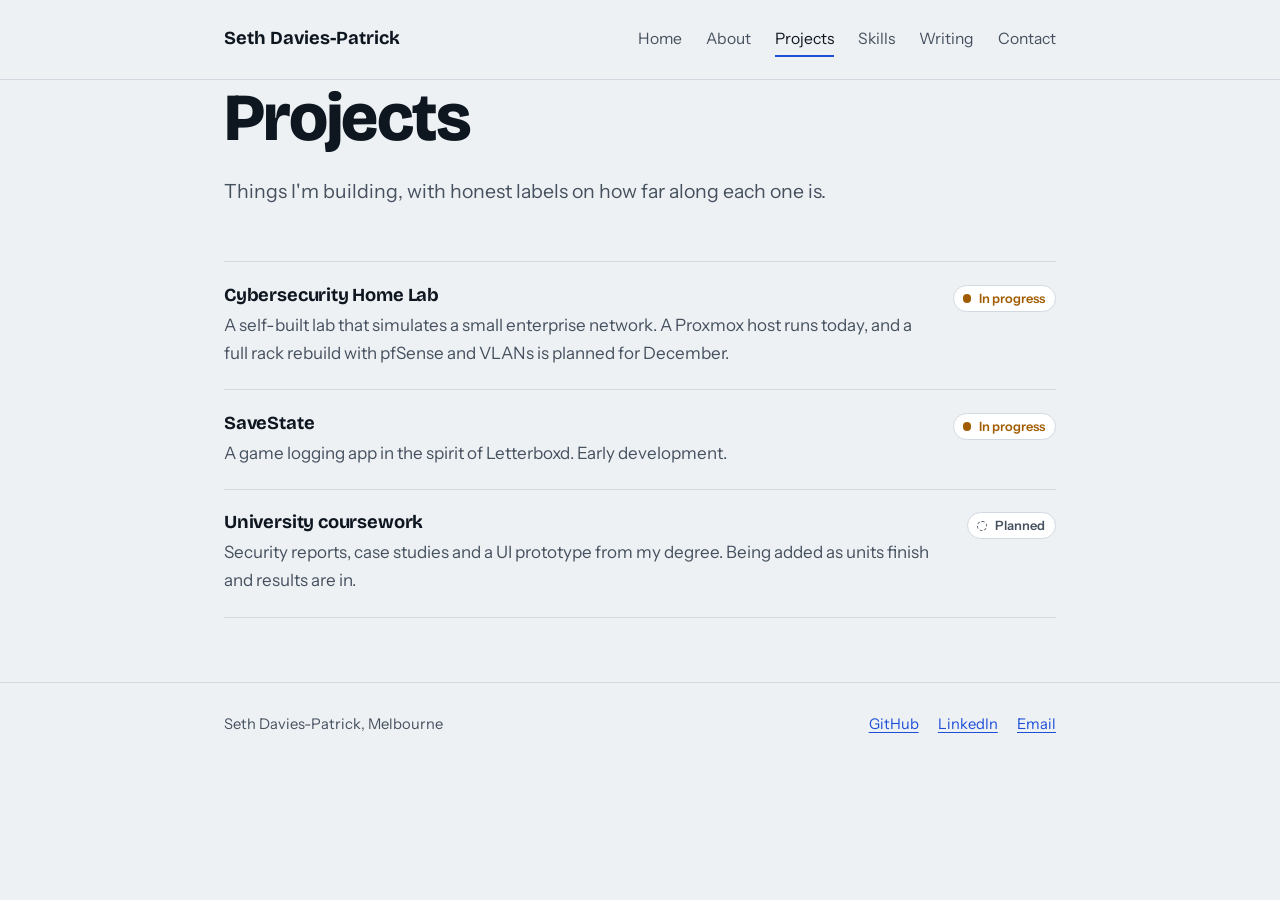
==== projects/index.html @ db957b0e "New Portfolio site" ====
<!DOCTYPE html>
<html lang="en">
<head>
<meta charset="utf-8">
<meta name="viewport" content="width=device-width, initial-scale=1">
<title>Projects | Seth Davies-Patrick</title>
<meta name="description" content="Projects by Seth Davies-Patrick.">
<meta name="color-scheme" content="light dark">
<link rel="icon" href="data:image/svg+xml,%3Csvg xmlns='http://www.w3.org/2000/svg' viewBox='0 0 32 32'%3E%3Crect width='32' height='32' rx='6' fill='%230e1620'/%3E%3Ccircle cx='9' cy='16' r='3' fill='%233dd68c'/%3E%3Cpath d='M14 16h10M19 10v12' stroke='%23fff' stroke-width='2.4' stroke-linecap='round'/%3E%3C/svg%3E">
<link rel="preconnect" href="https://fonts.googleapis.com">
<link rel="preconnect" href="https://fonts.gstatic.com" crossorigin>
<link rel="stylesheet" href="https://fonts.googleapis.com/css2?family=Bricolage+Grotesque:opsz,wght@12..96,600;12..96,700;12..96,800&family=Instrument+Sans:wght@400;500;600&display=swap">
<link rel="stylesheet" href="../assets/css/style.css">
</head>
<body>
<a class="skip" href="#main">Skip to content</a>
<header class="site-header">
  <div class="wrap">
    <a class="brand" href="../index.html">Seth Davies-Patrick</a>
    <nav class="site-nav" aria-label="Main"><a href="../index.html">Home</a><a href="../about.html">About</a><a href="../projects/index.html" aria-current="page">Projects</a><a href="../skills.html">Skills</a><a href="../writing/index.html">Writing</a><a href="../contact.html">Contact</a></nav>
  </div>
</header>
<main id="main" class="wrap">
<section class="hero"><h1>Projects</h1><p class="lede">Things I'm building, with honest labels on how far along each one is.</p></section>
<section class="section">
  <div class="rows">
    <article class="row">
      <div>
        <h3><a href="homelab.html">Cybersecurity Home Lab</a></h3>
        <p>A self-built lab that simulates a small enterprise network. A Proxmox host runs today, and a full rack rebuild with pfSense and VLANs is planned for December.</p>
      </div>
      <span class="chip progress">In progress</span>
    </article>
    <article class="row">
      <div>
        <h3><a href="savestate.html">SaveState</a></h3>
        <p>A game logging app in the spirit of Letterboxd. Early development.</p>
      </div>
      <span class="chip progress">In progress</span>
    </article>
    <article class="row">
      <div>
        <h3><a href="uni-coursework.html">University coursework</a></h3>
        <p>Security reports, case studies and a UI prototype from my degree. Being added as units finish and results are in.</p>
      </div>
      <span class="chip planned">Planned</span>
    </article>
  </div>
</section>

</main>
<footer class="site-footer">
  <div class="wrap">
    <p>Seth Davies-Patrick, Melbourne</p>
    <div class="links">
      <a href="https://github.com/sethosauruss" rel="noopener">GitHub</a>
      <a href="https://au.linkedin.com/in/sethdaviespatrick" rel="noopener">LinkedIn</a>
      <a href="mailto:sethdaviespatrick@gmail.com">Email</a>
    </div>
  </div>
</footer>
</body>
</html>
---- assets/css/style.css ----
/* Seth Davies-Patrick portfolio
   Look: light, cool-grey, network-diagram. VLAN colours are the only accents. */

:root {
  --bg: #eef1f4;
  --panel: #ffffff;
  --ink: #0e1620;
  --ink-2: #46515f;
  --line: #d2d9e1;
  --accent: #1c4ed8;
  --ok: #0b8a4b;
  --lab: #6a3fd1;
  --trusted: #1c4ed8;
  --iot: #a15c00;

  --font-head: "Bricolage Grotesque", "Segoe UI", system-ui, sans-serif;
  --font-body: "Instrument Sans", "Segoe UI", system-ui, sans-serif;
  --font-mono: "JetBrains Mono", ui-monospace, Consolas, monospace;
  --col: 880px;
}

@media (prefers-color-scheme: dark) {
  :root {
    --bg: #0c1118;
    --panel: #131a23;
    --ink: #e8edf3;
    --ink-2: #9aa6b5;
    --line: #243040;
    --accent: #7aa2ff;
    --ok: #3dd68c;
    --lab: #b79cff;
    --trusted: #7aa2ff;
    --iot: #f0a94a;
  }
}

* { box-sizing: border-box; }

html { -webkit-text-size-adjust: 100%; }

body {
  margin: 0;
  background: var(--bg);
  color: var(--ink);
  font-family: var(--font-body);
  font-size: 1.0625rem;
  line-height: 1.65;
  -webkit-font-smoothing: antialiased;
}

a { color: var(--accent); text-underline-offset: 3px; }
a:hover { text-decoration-thickness: 2px; }
:focus-visible { outline: 3px solid var(--accent); outline-offset: 2px; border-radius: 2px; }

.skip {
  position: absolute; left: -999px; top: 0;
  background: var(--panel); color: var(--ink); padding: .6rem 1rem; z-index: 10;
}
.skip:focus { left: 1rem; top: 1rem; }

.wrap { max-width: var(--col); margin: 0 auto; padding: 0 1.5rem; }

/* ---------- Header / footer ---------- */
.site-header { padding: 1.4rem 0; border-bottom: 1px solid var(--line); }
.site-header .wrap {
  display: flex; flex-wrap: wrap; align-items: baseline;
  justify-content: space-between; gap: .6rem 2rem;
}
.brand {
  font-family: var(--font-head); font-weight: 700; font-size: 1.15rem;
  color: var(--ink); text-decoration: none;
}
.site-nav { display: flex; flex-wrap: wrap; gap: .3rem 1.5rem; }
.site-nav a {
  color: var(--ink-2); text-decoration: none; font-size: .98rem;
  padding: .2rem 0; border-bottom: 2px solid transparent;
}
.site-nav a:hover { color: var(--ink); }
.site-nav a[aria-current="page"] { color: var(--ink); border-bottom-color: var(--accent); }

.site-footer { border-top: 1px solid var(--line); padding: 1.8rem 0 2.5rem; margin-top: 4rem; }
.site-footer .wrap {
  display: flex; flex-wrap: wrap; justify-content: space-between; gap: .6rem 2rem;
  color: var(--ink-2); font-size: .92rem;
}
.site-footer p { margin: 0; }
.site-footer .links { display: flex; gap: 1.2rem; }

/* ---------- Type ---------- */
h1, h2, h3 { font-family: var(--font-head); line-height: 1.15; margin: 0; letter-spacing: -.01em; }
h1 { font-size: clamp(2.4rem, 6.5vw, 4.2rem); font-weight: 800; letter-spacing: -.025em; }
h2 { font-size: 1.55rem; font-weight: 700; margin-bottom: .8rem; }
h3 { font-size: 1.15rem; font-weight: 700; margin-bottom: .3rem; }
p { margin: 0 0 1em; max-width: 66ch; }
.lede { font-size: 1.22rem; color: var(--ink-2); max-width: 54ch; margin-top: 1.1rem; }

main { padding-top: 3.2rem; }
.section { margin-top: 3.4rem; }
.section > p:last-child { margin-bottom: 0; }

.mono { font-family: var(--font-mono); font-size: .85rem; }

/* ---------- Hero ---------- */
.hero .actions { display: flex; flex-wrap: wrap; gap: .8rem 1rem; margin-top: 1.6rem; }
.btn {
  display: inline-block; text-decoration: none; font-weight: 600; font-size: .98rem;
  padding: .65rem 1.15rem; border-radius: 6px; border: 2px solid var(--ink);
  color: var(--ink);
}
.btn:hover { background: var(--ink); color: var(--bg); }
.btn.primary { background: var(--ink); color: var(--bg); }
.btn.primary:hover { background: var(--accent); border-color: var(--accent); color: #fff; }

/* ---------- Topology diagram ---------- */
.topology { margin: 3rem 0 0; }
.topology .panel {
  background: var(--panel); border: 1px solid var(--line); border-radius: 8px;
  padding: 1.2rem 1rem 1rem;
}
.topology svg { display: block; width: 100%; height: auto; }
.topology figcaption { margin-top: .8rem; color: var(--ink-2); font-size: .92rem; max-width: 70ch; }

.d-box { fill: var(--panel); stroke: var(--ink); stroke-width: 1.6; }
.d-box.planned { stroke-dasharray: 5 4; stroke: var(--ink-2); }
.d-link { stroke: var(--ink-2); stroke-width: 1.6; fill: none; stroke-dasharray: 5 4; }
.d-title { fill: var(--ink); font: 700 14px var(--font-head); }
.d-sub { fill: var(--ink-2); font: 400 12px var(--font-body); }
.d-label { fill: var(--ink-2); font: 500 12px var(--font-body); }
.d-rule { stroke: var(--line); stroke-width: 1; }
.d-bar-lab { fill: var(--lab); }
.d-bar-trusted { fill: var(--trusted); }
.d-bar-iot { fill: var(--iot); }
.d-led { fill: var(--ok); }

.diagram-list { display: none; margin: 0; padding: 0; list-style: none; }
.diagram-list li { padding: .5rem 0; border-top: 1px solid var(--line); }
.diagram-list li:first-child { border-top: 0; }

/* ---------- Status chips ---------- */
.chip {
  display: inline-flex; align-items: center; gap: .45rem; white-space: nowrap;
  font-size: .8rem; font-weight: 600; padding: .12rem .65rem .12rem .55rem;
  border: 1px solid var(--line); border-radius: 999px; background: var(--panel); color: var(--ink);
}
.chip::before { content: ""; width: .55rem; height: .55rem; border-radius: 50%; background: currentColor; }
.chip.running { color: var(--ok); }
.chip.progress { color: var(--iot); }
.chip.planned::before { background: transparent; border: 1.5px dashed currentColor; }
.chip.planned { color: var(--ink-2); }
.chip span { color: var(--ink); }

/* ---------- Rows (project index, facts) ---------- */
.rows { border-top: 1px solid var(--line); }
.row {
  display: grid; grid-template-columns: 1fr auto; gap: .4rem 1.5rem;
  padding: 1.4rem 0; border-bottom: 1px solid var(--line); align-items: start;
}
.row h3 a { color: var(--ink); text-decoration: none; }
.row h3 a:hover { color: var(--accent); text-decoration: underline; }
.row p { margin: 0; color: var(--ink-2); }

dl.facts { margin: 0; border-top: 1px solid var(--line); }
dl.facts > div {
  display: grid; grid-template-columns: 11rem 1fr; gap: .3rem 1.5rem;
  padding: 1rem 0; border-bottom: 1px solid var(--line);
}
dl.facts dt { font-weight: 700; font-family: var(--font-head); }
dl.facts dd { margin: 0; color: var(--ink-2); }

/* ---------- Lists on content pages ---------- */
.plain { margin: 0 0 1em; padding-left: 1.2rem; max-width: 66ch; }
.plain li { margin-bottom: .35rem; }

.vlans { display: grid; gap: .8rem; margin: 1rem 0 0; padding: 0; list-style: none; max-width: 66ch; }
.vlans li {
  background: var(--panel); border: 1px solid var(--line); border-left: 6px solid var(--c);
  padding: .8rem 1rem; border-radius: 4px;
}
.vlans strong { font-family: var(--font-head); }
.vlans .lab { --c: var(--lab); }
.vlans .trusted { --c: var(--trusted); }
.vlans .iot { --c: var(--iot); }

.steps { margin: 0 0 1em; padding-left: 1.4rem; max-width: 66ch; }
.steps li { margin-bottom: .5rem; padding-left: .3rem; }

.skillset { margin-top: 1.6rem; }
.skillset ul { list-style: none; padding: 0; margin: .5rem 0 0; display: flex; flex-wrap: wrap; gap: .5rem; }
.skillset li {
  background: var(--panel); border: 1px solid var(--line); border-radius: 6px;
  padding: .25rem .7rem; font-size: .95rem;
}

.empty {
  border: 2px dashed var(--line); border-radius: 8px; padding: 1.4rem 1.5rem; max-width: 66ch;
  color: var(--ink-2);
}
.empty p:last-child { margin-bottom: 0; }

.meta { color: var(--ink-2); font-size: .95rem; margin-top: .8rem; }

/* ---------- Small screens ---------- */
@media (max-width: 680px) {
  .topology svg { display: none; }
  .diagram-list { display: block; }
  .row { grid-template-columns: 1fr; }
  dl.facts > div { grid-template-columns: 1fr; }
  main { padding-top: 2.2rem; }
}

@media (prefers-reduced-motion: reduce) {
  * { scroll-behavior: auto !important; }
}
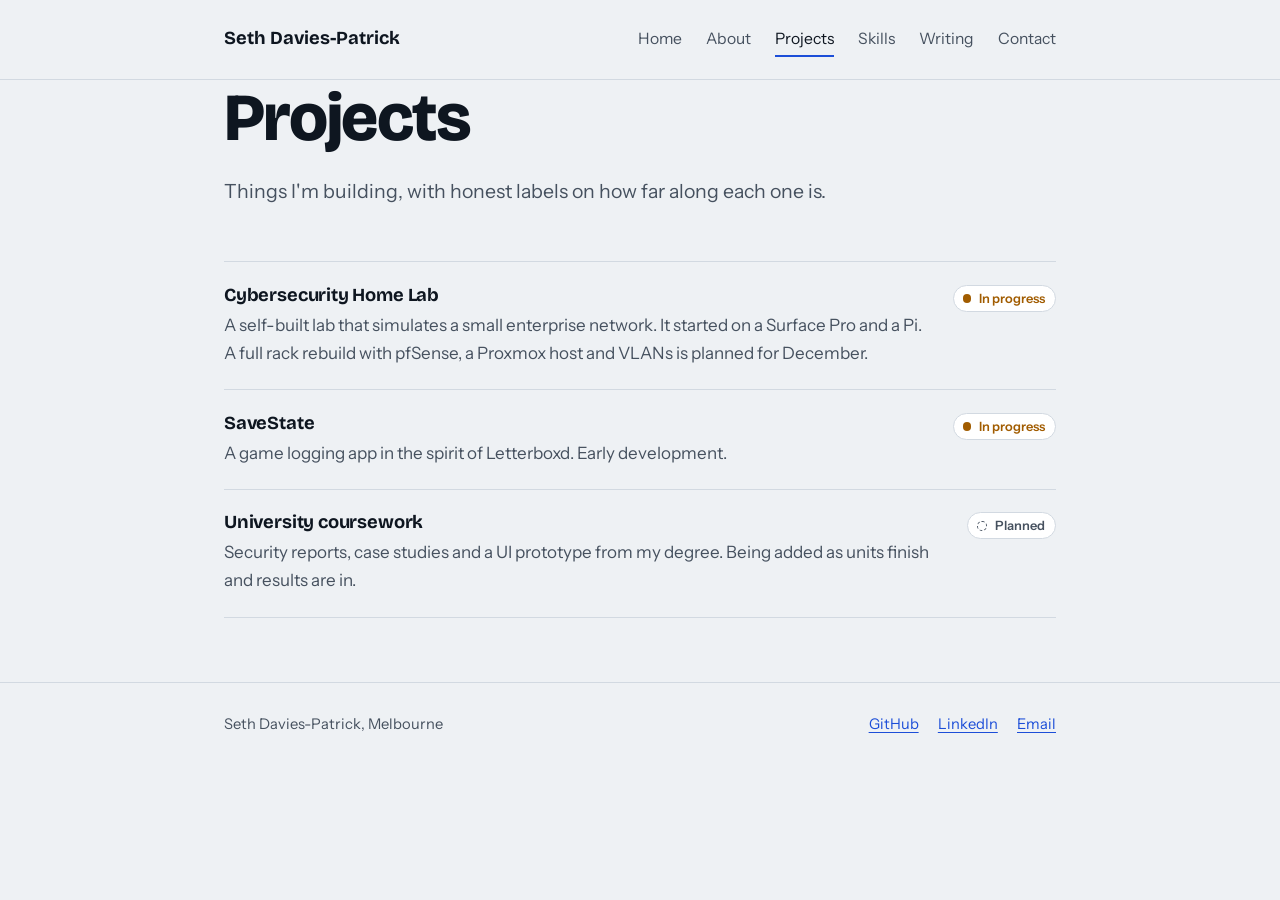
==== commit f770b051: "Update lab plan" ====
--- a/projects/index.html
+++ b/projects/index.html
@@ -27,7 +27,7 @@
     <article class="row">
       <div>
         <h3><a href="homelab.html">Cybersecurity Home Lab</a></h3>
-        <p>A self-built lab that simulates a small enterprise network. A Proxmox host runs today, and a full rack rebuild with pfSense and VLANs is planned for December.</p>
+        <p>A self-built lab that simulates a small enterprise network. It started on a Surface Pro and a Pi. A full rack rebuild with pfSense, a Proxmox host and VLANs is planned for December.</p>
       </div>
       <span class="chip progress">In progress</span>
     </article>
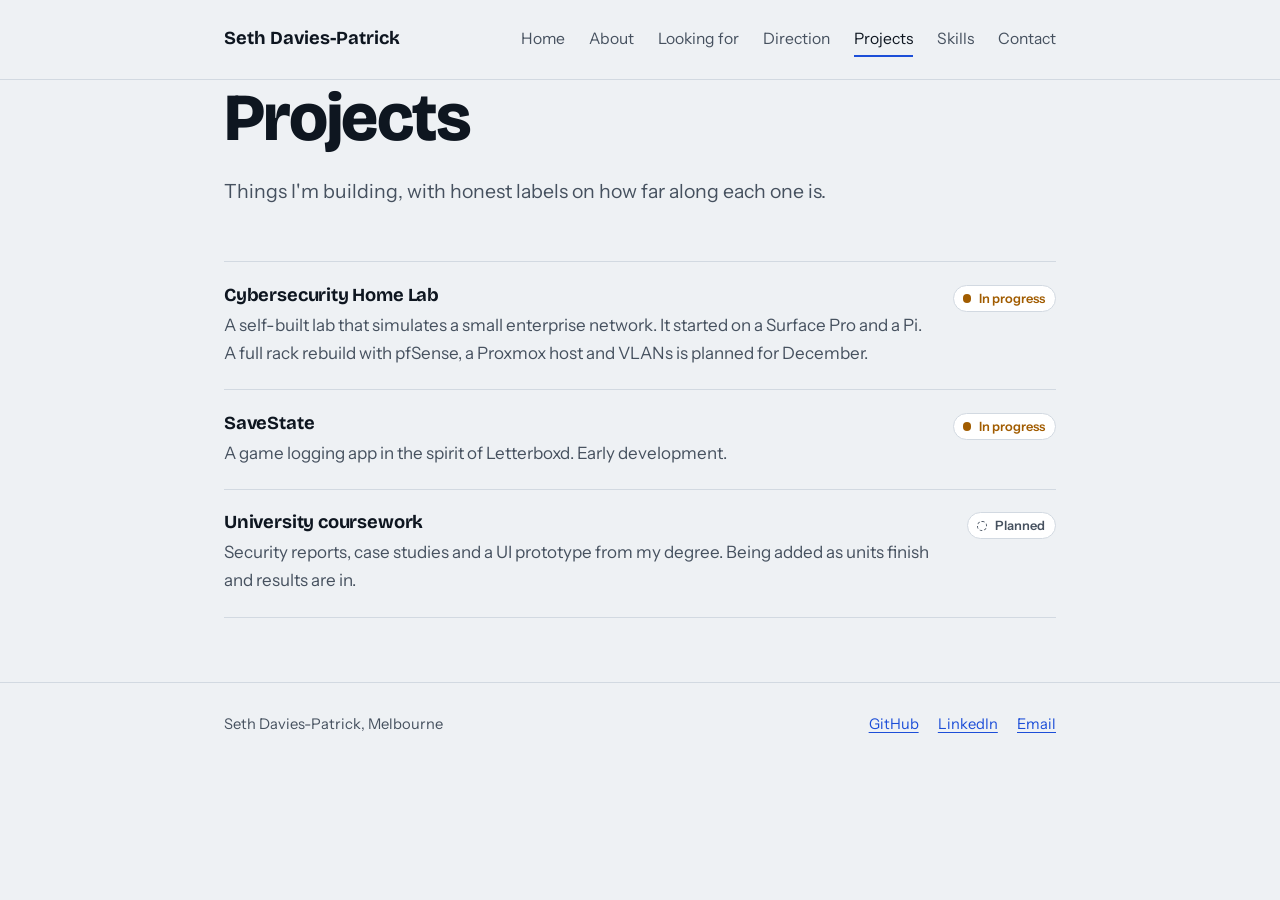
==== commit 62e35efb: "Rework site around my story and goals" ====
--- a/projects/index.html
+++ b/projects/index.html
@@ -17,7 +17,7 @@
 <header class="site-header">
   <div class="wrap">
     <a class="brand" href="../index.html">Seth Davies-Patrick</a>
-    <nav class="site-nav" aria-label="Main"><a href="../index.html">Home</a><a href="../about.html">About</a><a href="../projects/index.html" aria-current="page">Projects</a><a href="../skills.html">Skills</a><a href="../writing/index.html">Writing</a><a href="../contact.html">Contact</a></nav>
+    <nav class="site-nav" aria-label="Main"><a href="../index.html">Home</a><a href="../about.html">About</a><a href="../looking-for.html">Looking for</a><a href="../direction.html">Direction</a><a href="../projects/index.html" aria-current="page">Projects</a><a href="../skills.html">Skills</a><a href="../contact.html">Contact</a></nav>
   </div>
 </header>
 <main id="main" class="wrap">
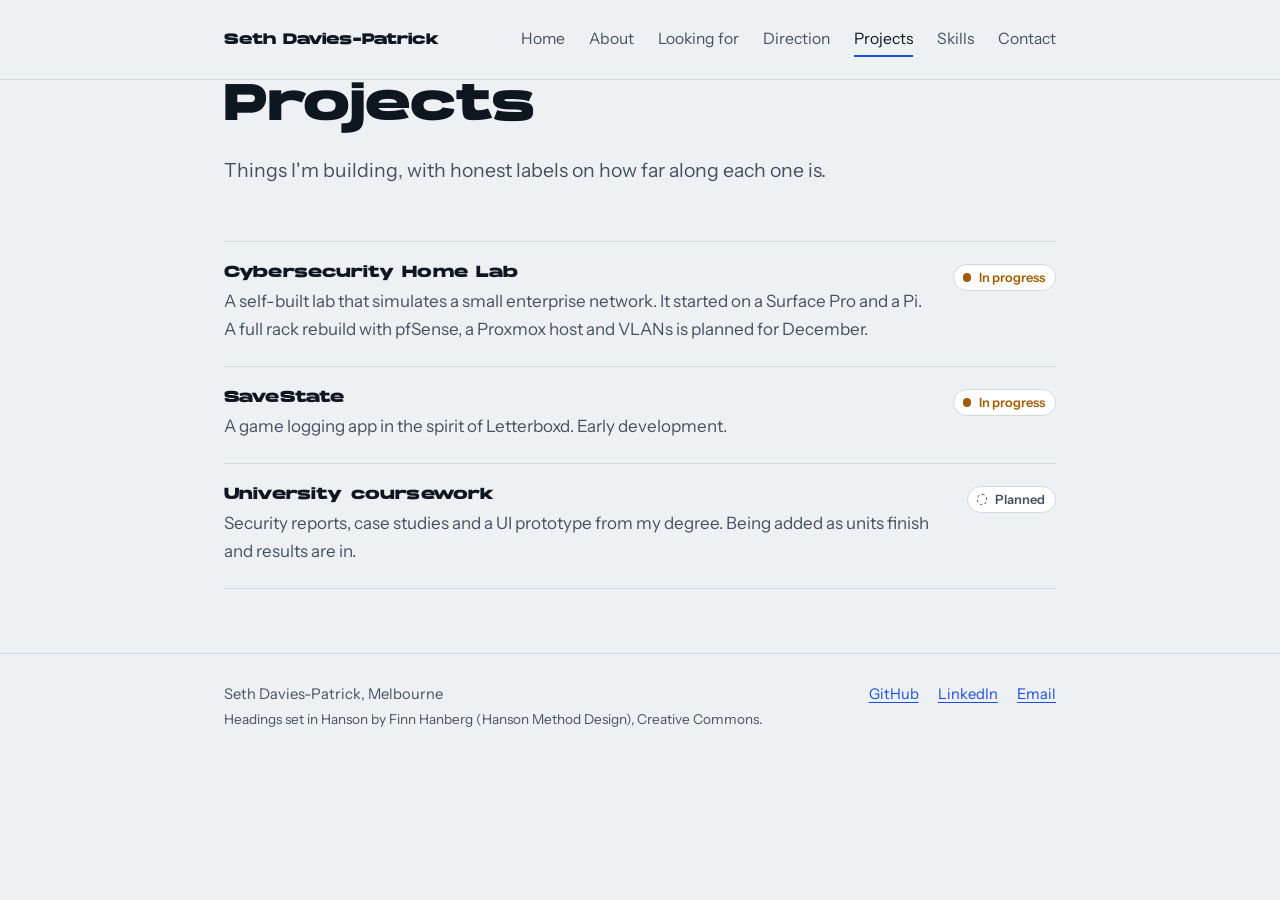
==== commit 39760b89: "MANY CHANGES" ====
--- a/projects/index.html
+++ b/projects/index.html
@@ -51,7 +51,7 @@
 </main>
 <footer class="site-footer">
   <div class="wrap">
-    <p>Seth Davies-Patrick, Melbourne</p>
+    <p>Seth Davies-Patrick, Melbourne<br><span class="credit">Headings set in Hanson by Finn Hanberg (Hanson Method Design), Creative Commons.</span></p>
     <div class="links">
       <a href="https://github.com/sethosauruss" rel="noopener">GitHub</a>
       <a href="https://au.linkedin.com/in/sethdaviespatrick" rel="noopener">LinkedIn</a>
--- a/assets/css/style.css
+++ b/assets/css/style.css
@@ -1,3 +1,11 @@
+@font-face {
+  font-family: "Hanson";
+  src: url("../fonts/hanson-bold.woff2") format("woff2");
+  font-weight: 700;
+  font-style: normal;
+  font-display: swap;
+}
+
 /* Seth Davies-Patrick portfolio
    Look: light, cool-grey, network-diagram. VLAN colours are the only accents. */
 
@@ -13,7 +21,7 @@
   --trusted: #1c4ed8;
   --iot: #a15c00;
 
-  --font-head: "Bricolage Grotesque", "Segoe UI", system-ui, sans-serif;
+  --font-head: "Hanson", "Segoe UI", system-ui, sans-serif;
   --font-body: "Instrument Sans", "Segoe UI", system-ui, sans-serif;
   --font-mono: "JetBrains Mono", ui-monospace, Consolas, monospace;
   --col: 880px;
@@ -67,7 +75,7 @@
   justify-content: space-between; gap: .6rem 2rem;
 }
 .brand {
-  font-family: var(--font-head); font-weight: 700; font-size: 1.15rem;
+  font-family: var(--font-head); font-weight: 700; font-size: .95rem;
   color: var(--ink); text-decoration: none;
 }
 .site-nav { display: flex; flex-wrap: wrap; gap: .3rem 1.5rem; }
@@ -87,10 +95,10 @@
 .site-footer .links { display: flex; gap: 1.2rem; }
 
 /* ---------- Type ---------- */
-h1, h2, h3 { font-family: var(--font-head); line-height: 1.15; margin: 0; letter-spacing: -.01em; }
-h1 { font-size: clamp(2.4rem, 6.5vw, 4.2rem); font-weight: 800; letter-spacing: -.025em; }
-h2 { font-size: 1.55rem; font-weight: 700; margin-bottom: .8rem; }
-h3 { font-size: 1.15rem; font-weight: 700; margin-bottom: .3rem; }
+h1, h2, h3 { font-family: var(--font-head); line-height: 1.15; margin: 0; letter-spacing: .01em; font-weight: 700; }
+h1 { font-size: clamp(1.9rem, 5.2vw, 3.2rem); font-weight: 700; letter-spacing: .005em; line-height: 1.1; overflow-wrap: anywhere; }
+h2 { font-size: 1.35rem; font-weight: 700; margin-bottom: .8rem; }
+h3 { font-size: 1rem; font-weight: 700; margin-bottom: .3rem; }
 p { margin: 0 0 1em; max-width: 66ch; }
 .lede { font-size: 1.22rem; color: var(--ink-2); max-width: 54ch; margin-top: 1.1rem; }
 
@@ -121,9 +129,9 @@
 .topology figcaption { margin-top: .8rem; color: var(--ink-2); font-size: .92rem; max-width: 70ch; }
 
 .d-box { fill: var(--panel); stroke: var(--ink); stroke-width: 1.6; }
-.d-box.planned { stroke-dasharray: 5 4; stroke: var(--ink-2); }
-.d-link { stroke: var(--ink-2); stroke-width: 1.6; fill: none; stroke-dasharray: 5 4; }
-.d-title { fill: var(--ink); font: 700 14px var(--font-head); }
+.d-box.planned { stroke: var(--ink); }
+.d-link { stroke: var(--ink); stroke-width: 1.6; fill: none; }
+.d-title { fill: var(--ink); font: 700 14px var(--font-body); }
 .d-sub { fill: var(--ink-2); font: 400 12px var(--font-body); }
 .d-label { fill: var(--ink-2); font: 500 12px var(--font-body); }
 .d-rule { stroke: var(--line); stroke-width: 1; }
@@ -164,7 +172,7 @@
   display: grid; grid-template-columns: 11rem 1fr; gap: .3rem 1.5rem;
   padding: 1rem 0; border-bottom: 1px solid var(--line);
 }
-dl.facts dt { font-weight: 700; font-family: var(--font-head); }
+dl.facts dt { font-weight: 700; font-family: var(--font-body); }
 dl.facts dd { margin: 0; color: var(--ink-2); }
 
 /* ---------- Lists on content pages ---------- */
@@ -176,7 +184,7 @@
   background: var(--panel); border: 1px solid var(--line); border-left: 6px solid var(--c);
   padding: .8rem 1rem; border-radius: 4px;
 }
-.vlans strong { font-family: var(--font-head); }
+.vlans strong { font-family: var(--font-body); }
 .vlans .lab { --c: var(--lab); }
 .vlans .trusted { --c: var(--trusted); }
 .vlans .iot { --c: var(--iot); }
@@ -211,3 +219,10 @@
 @media (prefers-reduced-motion: reduce) {
   * { scroll-behavior: auto !important; }
 }
+
+.credit { font-size: .85rem; }
+
+.tag { display: inline-block; font-size: .78rem; font-weight: 600; letter-spacing: .02em; color: var(--ink-2); border: 1px solid var(--line); background: var(--panel); border-radius: 4px; padding: .05rem .5rem; margin-bottom: .45rem; }
+.row p + p { margin-top: .6rem; }
+
+.title-lg { font-size: clamp(1.9rem, 5.2vw, 3.2rem); line-height: 1.1; letter-spacing: .005em; overflow-wrap: anywhere; margin-bottom: 1rem; }
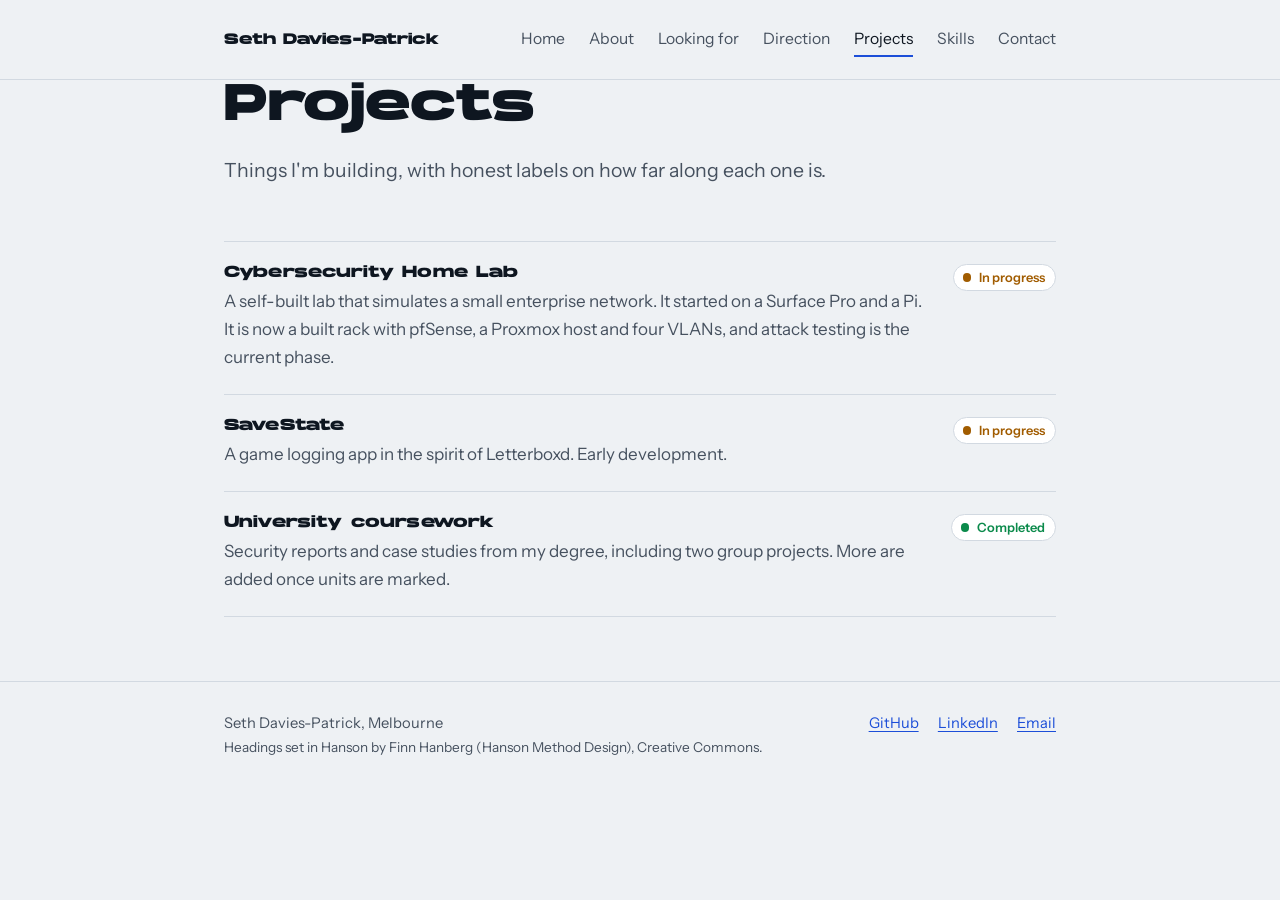
==== commit 91b41202: "Save old design" ====
--- a/projects/index.html
+++ b/projects/index.html
@@ -6,7 +6,9 @@
 <title>Projects | Seth Davies-Patrick</title>
 <meta name="description" content="Projects by Seth Davies-Patrick.">
 <meta name="color-scheme" content="light dark">
-<link rel="icon" href="data:image/svg+xml,%3Csvg xmlns='http://www.w3.org/2000/svg' viewBox='0 0 32 32'%3E%3Crect width='32' height='32' rx='6' fill='%230e1620'/%3E%3Ccircle cx='9' cy='16' r='3' fill='%233dd68c'/%3E%3Cpath d='M14 16h10M19 10v12' stroke='%23fff' stroke-width='2.4' stroke-linecap='round'/%3E%3C/svg%3E">
+<link rel="icon" href="../assets/img/favicon-32.png" type="image/png" sizes="32x32">
+<link rel="icon" href="../assets/img/favicon-512.png" type="image/png" sizes="512x512">
+<link rel="apple-touch-icon" href="../assets/img/apple-touch-icon.png">
 <link rel="preconnect" href="https://fonts.googleapis.com">
 <link rel="preconnect" href="https://fonts.gstatic.com" crossorigin>
 <link rel="stylesheet" href="https://fonts.googleapis.com/css2?family=Bricolage+Grotesque:opsz,wght@12..96,600;12..96,700;12..96,800&family=Instrument+Sans:wght@400;500;600&display=swap">
@@ -27,7 +29,7 @@
     <article class="row">
       <div>
         <h3><a href="homelab.html">Cybersecurity Home Lab</a></h3>
-        <p>A self-built lab that simulates a small enterprise network. It started on a Surface Pro and a Pi. A full rack rebuild with pfSense, a Proxmox host and VLANs is planned for December.</p>
+        <p>A self-built lab that simulates a small enterprise network. It started on a Surface Pro and a Pi. It is now a built rack with pfSense, a Proxmox host and four VLANs, and attack testing is the current phase.</p>
       </div>
       <span class="chip progress">In progress</span>
     </article>
@@ -41,9 +43,9 @@
     <article class="row">
       <div>
         <h3><a href="uni-coursework.html">University coursework</a></h3>
-        <p>Security reports, case studies and a UI prototype from my degree. Being added as units finish and results are in.</p>
+        <p>Security reports and case studies from my degree, including two group projects. More are added once units are marked.</p>
       </div>
-      <span class="chip planned">Planned</span>
+      <span class="chip running">Completed</span>
     </article>
   </div>
 </section>
--- a/assets/css/style.css
+++ b/assets/css/style.css
@@ -20,6 +20,8 @@
   --lab: #6a3fd1;
   --trusted: #1c4ed8;
   --iot: #a15c00;
+  --red-1: #c8102e;
+  --red-2: #e8553a;
 
   --font-head: "Hanson", "Segoe UI", system-ui, sans-serif;
   --font-body: "Instrument Sans", "Segoe UI", system-ui, sans-serif;
@@ -39,6 +41,8 @@
     --lab: #b79cff;
     --trusted: #7aa2ff;
     --iot: #f0a94a;
+    --red-1: #ff5c6c;
+    --red-2: #ff8a5c;
   }
 }
 
@@ -103,6 +107,7 @@
 .lede { font-size: 1.22rem; color: var(--ink-2); max-width: 54ch; margin-top: 1.1rem; }
 
 main { padding-top: 3.2rem; }
+main:has(.profile) { padding-top: 1.6rem; }
 .section { margin-top: 3.4rem; }
 .section > p:last-child { margin-bottom: 0; }
 
@@ -226,3 +231,45 @@
 .row p + p { margin-top: .6rem; }
 
 .title-lg { font-size: clamp(1.9rem, 5.2vw, 3.2rem); line-height: 1.1; letter-spacing: .005em; overflow-wrap: anywhere; margin-bottom: 1rem; }
+
+/* ---------- Home profile ---------- */
+.profile { margin-top: 0; }
+.banner { position: relative; border-radius: 12px; overflow: hidden; border: 1px solid var(--line); }
+.banner img { display: block; width: 100%; height: auto; aspect-ratio: 4 / 1; object-fit: cover; }
+.banner::after { content: ""; position: absolute; left: 0; right: 0; bottom: 0; height: 6px;
+  background: linear-gradient(90deg, var(--red-1), var(--red-2)); }
+.profile-head { display: block; margin-top: -4.2rem; padding: 0; position: relative; }
+.pfp { display: block; width: 140px; height: 140px; margin-bottom: 1rem; border-radius: 50%; object-fit: cover; border: 5px solid var(--bg); background: var(--panel); flex: none; }
+.profile-head > div { min-width: 0; }
+.tagline { margin: .6rem 0 0; color: var(--ink-2); font-size: 1.05rem; }
+.profile .lede { margin-top: 1.4rem; }
+.profile .actions { display: flex; flex-wrap: wrap; gap: .8rem 1rem; margin-top: 1.4rem; }
+.tiles { display: grid; grid-template-columns: repeat(3, 1fr); gap: 1rem; margin-top: 2rem; }
+.tile { background: var(--panel); border: 1px solid var(--line); border-top: 5px solid var(--c); border-radius: 8px;
+  padding: 1rem 1.1rem 1.1rem; display: flex; flex-direction: column; gap: .35rem; }
+.tile .k { font-size: .78rem; font-weight: 700; letter-spacing: .06em; text-transform: uppercase; color: var(--c); }
+.tile strong { font-family: var(--font-head); font-size: 1rem; line-height: 1.25; }
+.tile span:last-child { color: var(--ink-2); font-size: .93rem; }
+.t-blue, .t-purple, .t-amber { --c: var(--red-1); }
+@media (max-width: 680px) {
+  .tiles { grid-template-columns: 1fr; }
+  .banner img { aspect-ratio: 5 / 2; }
+  .pfp { width: 110px; height: 110px; }
+  .profile-head { margin-top: -3.4rem; padding: 0; }
+}
+
+.study-main { background: var(--panel); border: 1px solid var(--line); border-top: 5px solid var(--red-1); border-radius: 8px;
+  padding: 1.2rem 1.3rem 1.3rem; display: flex; flex-direction: column; gap: .4rem; }
+.study-main .k { font-size: .78rem; font-weight: 700; letter-spacing: .06em; text-transform: uppercase; color: var(--red-1); }
+.study-main strong { font-family: var(--font-head); font-size: 1.25rem; line-height: 1.25; }
+.study-main span:last-child { color: var(--ink-2); }
+.studying .tiles { margin-top: 1rem; }
+a.tile { text-decoration: none; color: var(--ink); }
+a.tile:hover { border-color: var(--red-1); }
+
+/* management zone colour */
+:root { --mgmt: #0b7a5c; }
+@media (prefers-color-scheme: dark) { :root { --mgmt: #5fd3ae; } }
+.d-bar-mgmt { fill: var(--mgmt); }
+.vlans .mgmt { --c: var(--mgmt); }
+code { font-family: ui-monospace, Menlo, Consolas, monospace; font-size: .9em; }
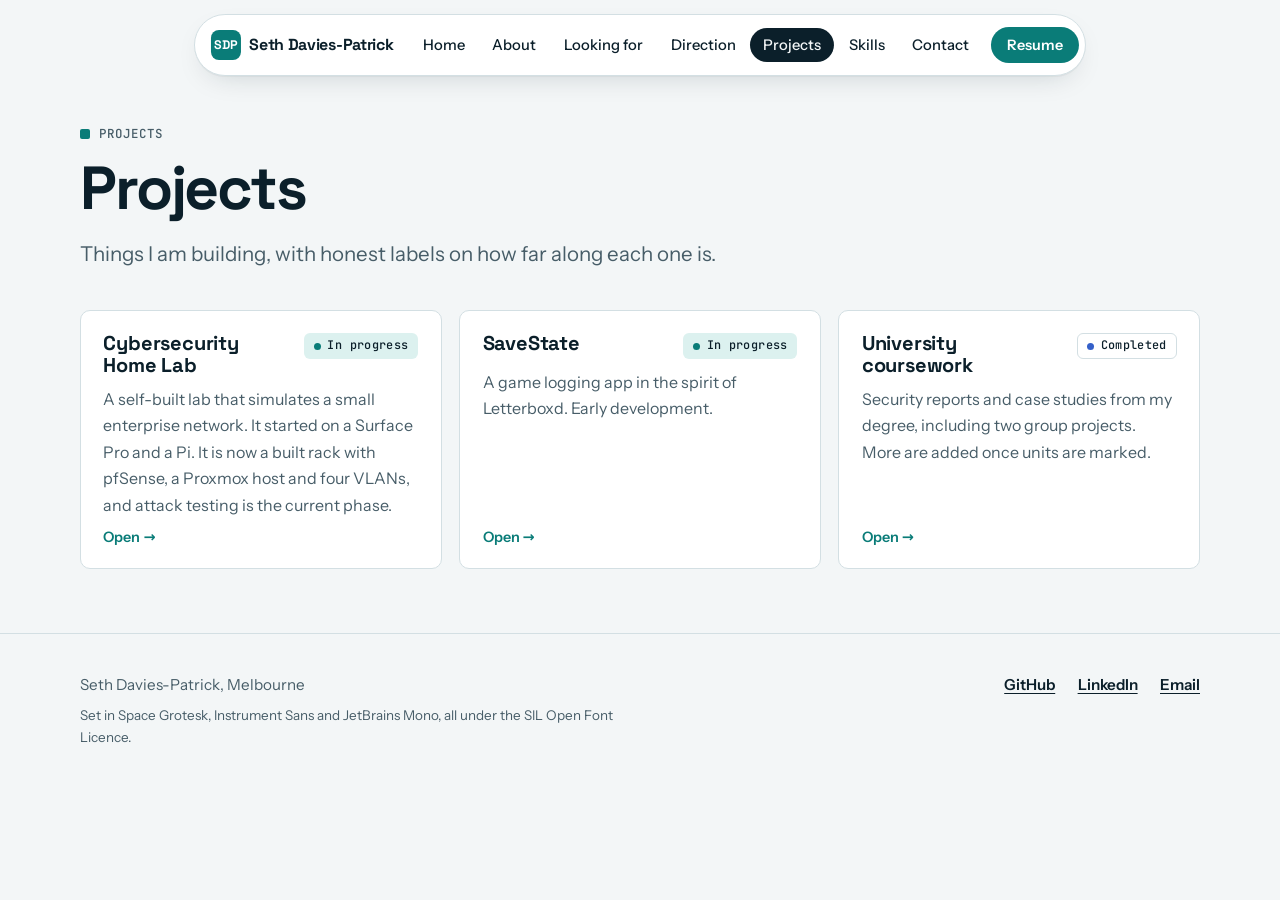
==== commit 862435b7: "New site design" ====
--- a/projects/index.html
+++ b/projects/index.html
@@ -4,56 +4,36 @@
 <meta charset="utf-8">
 <meta name="viewport" content="width=device-width, initial-scale=1">
 <title>Projects | Seth Davies-Patrick</title>
-<meta name="description" content="Projects by Seth Davies-Patrick.">
+<meta name="description" content="Projects with honest status labels.">
 <meta name="color-scheme" content="light dark">
 <link rel="icon" href="../assets/img/favicon-32.png" type="image/png" sizes="32x32">
-<link rel="icon" href="../assets/img/favicon-512.png" type="image/png" sizes="512x512">
 <link rel="apple-touch-icon" href="../assets/img/apple-touch-icon.png">
-<link rel="preconnect" href="https://fonts.googleapis.com">
-<link rel="preconnect" href="https://fonts.gstatic.com" crossorigin>
-<link rel="stylesheet" href="https://fonts.googleapis.com/css2?family=Bricolage+Grotesque:opsz,wght@12..96,600;12..96,700;12..96,800&family=Instrument+Sans:wght@400;500;600&display=swap">
+<link rel="preload" href="../assets/fonts/space-grotesk.woff2" as="font" type="font/woff2" crossorigin>
 <link rel="stylesheet" href="../assets/css/style.css">
+<script>document.documentElement.classList.add('js')</script>
 </head>
 <body>
 <a class="skip" href="#main">Skip to content</a>
-<header class="site-header">
-  <div class="wrap">
-    <a class="brand" href="../index.html">Seth Davies-Patrick</a>
-    <nav class="site-nav" aria-label="Main"><a href="../index.html">Home</a><a href="../about.html">About</a><a href="../looking-for.html">Looking for</a><a href="../direction.html">Direction</a><a href="../projects/index.html" aria-current="page">Projects</a><a href="../skills.html">Skills</a><a href="../contact.html">Contact</a></nav>
+<header class="nav">
+  <div class="nav-bar">
+    <a class="brand" href="../index.html" aria-label="Seth Davies-Patrick, home"><b>SDP</b><span>Seth Davies-Patrick</span></a>
+    <nav class="nav-links" aria-label="Main"><a href="../index.html">Home</a><a href="../about.html">About</a><a href="../looking-for.html">Looking for</a><a href="../direction.html">Direction</a><a href="../projects/index.html" aria-current="page">Projects</a><a href="../skills.html">Skills</a><a href="../contact.html">Contact</a></nav>
+    <button class="nav-toggle" type="button" aria-expanded="false">Menu</button>
+    <a class="nav-resume" href="../resume.pdf">Resume</a>
   </div>
 </header>
 <main id="main" class="wrap">
-<section class="hero"><h1>Projects</h1><p class="lede">Things I'm building, with honest labels on how far along each one is.</p></section>
-<section class="section">
-  <div class="rows">
-    <article class="row">
-      <div>
-        <h3><a href="homelab.html">Cybersecurity Home Lab</a></h3>
-        <p>A self-built lab that simulates a small enterprise network. It started on a Surface Pro and a Pi. It is now a built rack with pfSense, a Proxmox host and four VLANs, and attack testing is the current phase.</p>
-      </div>
-      <span class="chip progress">In progress</span>
-    </article>
-    <article class="row">
-      <div>
-        <h3><a href="savestate.html">SaveState</a></h3>
-        <p>A game logging app in the spirit of Letterboxd. Early development.</p>
-      </div>
-      <span class="chip progress">In progress</span>
-    </article>
-    <article class="row">
-      <div>
-        <h3><a href="uni-coursework.html">University coursework</a></h3>
-        <p>Security reports and case studies from my degree, including two group projects. More are added once units are marked.</p>
-      </div>
-      <span class="chip running">Completed</span>
-    </article>
-  </div>
-</section>
+<section class="page-head"><p class="eyebrow reveal">Projects</p><h1 class="reveal" style="--d:60ms">Projects</h1><p class="lede">Things I am building, with honest labels on how far along each one is.</p></section>
+<section class="section" style="margin-top:2.5rem"><div class="grid three">
+  <article class="card reveal"><div class="top"><h3><a href="homelab.html">Cybersecurity Home Lab</a></h3><span class="chip progress">In progress</span></div><p>A self-built lab that simulates a small enterprise network. It started on a Surface Pro and a Pi. It is now a built rack with pfSense, a Proxmox host and four VLANs, and attack testing is the current phase.</p><span class="more">Open <span class="arr">&rarr;</span></span></article>
+  <article class="card reveal"><div class="top"><h3><a href="savestate.html">SaveState</a></h3><span class="chip progress">In progress</span></div><p>A game logging app in the spirit of Letterboxd. Early development.</p><span class="more">Open <span class="arr">&rarr;</span></span></article>
+  <article class="card reveal"><div class="top"><h3><a href="uni-coursework.html">University coursework</a></h3><span class="chip done">Completed</span></div><p>Security reports and case studies from my degree, including two group projects. More are added once units are marked.</p><span class="more">Open <span class="arr">&rarr;</span></span></article>
+</div></section>
 
 </main>
-<footer class="site-footer">
+<footer class="footer">
   <div class="wrap">
-    <p>Seth Davies-Patrick, Melbourne<br><span class="credit">Headings set in Hanson by Finn Hanberg (Hanson Method Design), Creative Commons.</span></p>
+    <div><p>Seth Davies-Patrick, Melbourne</p><span class="credit">Set in Space Grotesk, Instrument Sans and JetBrains Mono, all under the SIL Open Font Licence.</span></div>
     <div class="links">
       <a href="https://github.com/sethosauruss" rel="noopener">GitHub</a>
       <a href="https://au.linkedin.com/in/sethdaviespatrick" rel="noopener">LinkedIn</a>
@@ -61,5 +41,6 @@
     </div>
   </div>
 </footer>
+<script src="../assets/js/main.js" defer></script>
 </body>
 </html>
--- a/assets/css/style.css
+++ b/assets/css/style.css
@@ -1,275 +1,241 @@
-@font-face {
-  font-family: "Hanson";
-  src: url("../fonts/hanson-bold.woff2") format("woff2");
-  font-weight: 700;
-  font-style: normal;
-  font-display: swap;
-}
-
-/* Seth Davies-Patrick portfolio
-   Look: light, cool-grey, network-diagram. VLAN colours are the only accents. */
-
-:root {
-  --bg: #eef1f4;
-  --panel: #ffffff;
-  --ink: #0e1620;
-  --ink-2: #46515f;
-  --line: #d2d9e1;
-  --accent: #1c4ed8;
-  --ok: #0b8a4b;
-  --lab: #6a3fd1;
-  --trusted: #1c4ed8;
-  --iot: #a15c00;
-  --red-1: #c8102e;
-  --red-2: #e8553a;
-
-  --font-head: "Hanson", "Segoe UI", system-ui, sans-serif;
-  --font-body: "Instrument Sans", "Segoe UI", system-ui, sans-serif;
-  --font-mono: "JetBrains Mono", ui-monospace, Consolas, monospace;
-  --col: 880px;
-}
-
-@media (prefers-color-scheme: dark) {
-  :root {
-    --bg: #0c1118;
-    --panel: #131a23;
-    --ink: #e8edf3;
-    --ink-2: #9aa6b5;
-    --line: #243040;
-    --accent: #7aa2ff;
-    --ok: #3dd68c;
-    --lab: #b79cff;
-    --trusted: #7aa2ff;
-    --iot: #f0a94a;
-    --red-1: #ff5c6c;
-    --red-2: #ff8a5c;
-  }
-}
-
-* { box-sizing: border-box; }
-
-html { -webkit-text-size-adjust: 100%; }
-
-body {
-  margin: 0;
-  background: var(--bg);
-  color: var(--ink);
-  font-family: var(--font-body);
-  font-size: 1.0625rem;
-  line-height: 1.65;
-  -webkit-font-smoothing: antialiased;
-}
-
-a { color: var(--accent); text-underline-offset: 3px; }
-a:hover { text-decoration-thickness: 2px; }
-:focus-visible { outline: 3px solid var(--accent); outline-offset: 2px; border-radius: 2px; }
-
-.skip {
-  position: absolute; left: -999px; top: 0;
-  background: var(--panel); color: var(--ink); padding: .6rem 1rem; z-index: 10;
-}
-.skip:focus { left: 1rem; top: 1rem; }
-
-.wrap { max-width: var(--col); margin: 0 auto; padding: 0 1.5rem; }
-
-/* ---------- Header / footer ---------- */
-.site-header { padding: 1.4rem 0; border-bottom: 1px solid var(--line); }
-.site-header .wrap {
-  display: flex; flex-wrap: wrap; align-items: baseline;
-  justify-content: space-between; gap: .6rem 2rem;
-}
-.brand {
-  font-family: var(--font-head); font-weight: 700; font-size: .95rem;
-  color: var(--ink); text-decoration: none;
-}
-.site-nav { display: flex; flex-wrap: wrap; gap: .3rem 1.5rem; }
-.site-nav a {
-  color: var(--ink-2); text-decoration: none; font-size: .98rem;
-  padding: .2rem 0; border-bottom: 2px solid transparent;
-}
-.site-nav a:hover { color: var(--ink); }
-.site-nav a[aria-current="page"] { color: var(--ink); border-bottom-color: var(--accent); }
-
-.site-footer { border-top: 1px solid var(--line); padding: 1.8rem 0 2.5rem; margin-top: 4rem; }
-.site-footer .wrap {
-  display: flex; flex-wrap: wrap; justify-content: space-between; gap: .6rem 2rem;
-  color: var(--ink-2); font-size: .92rem;
-}
-.site-footer p { margin: 0; }
-.site-footer .links { display: flex; gap: 1.2rem; }
-
-/* ---------- Type ---------- */
-h1, h2, h3 { font-family: var(--font-head); line-height: 1.15; margin: 0; letter-spacing: .01em; font-weight: 700; }
-h1 { font-size: clamp(1.9rem, 5.2vw, 3.2rem); font-weight: 700; letter-spacing: .005em; line-height: 1.1; overflow-wrap: anywhere; }
-h2 { font-size: 1.35rem; font-weight: 700; margin-bottom: .8rem; }
-h3 { font-size: 1rem; font-weight: 700; margin-bottom: .3rem; }
-p { margin: 0 0 1em; max-width: 66ch; }
-.lede { font-size: 1.22rem; color: var(--ink-2); max-width: 54ch; margin-top: 1.1rem; }
-
-main { padding-top: 3.2rem; }
-main:has(.profile) { padding-top: 1.6rem; }
-.section { margin-top: 3.4rem; }
-.section > p:last-child { margin-bottom: 0; }
-
-.mono { font-family: var(--font-mono); font-size: .85rem; }
-
-/* ---------- Hero ---------- */
-.hero .actions { display: flex; flex-wrap: wrap; gap: .8rem 1rem; margin-top: 1.6rem; }
-.btn {
-  display: inline-block; text-decoration: none; font-weight: 600; font-size: .98rem;
-  padding: .65rem 1.15rem; border-radius: 6px; border: 2px solid var(--ink);
-  color: var(--ink);
-}
-.btn:hover { background: var(--ink); color: var(--bg); }
-.btn.primary { background: var(--ink); color: var(--bg); }
-.btn.primary:hover { background: var(--accent); border-color: var(--accent); color: #fff; }
-
-/* ---------- Topology diagram ---------- */
-.topology { margin: 3rem 0 0; }
-.topology .panel {
-  background: var(--panel); border: 1px solid var(--line); border-radius: 8px;
-  padding: 1.2rem 1rem 1rem;
-}
-.topology svg { display: block; width: 100%; height: auto; }
-.topology figcaption { margin-top: .8rem; color: var(--ink-2); font-size: .92rem; max-width: 70ch; }
-
-.d-box { fill: var(--panel); stroke: var(--ink); stroke-width: 1.6; }
-.d-box.planned { stroke: var(--ink); }
-.d-link { stroke: var(--ink); stroke-width: 1.6; fill: none; }
-.d-title { fill: var(--ink); font: 700 14px var(--font-body); }
-.d-sub { fill: var(--ink-2); font: 400 12px var(--font-body); }
-.d-label { fill: var(--ink-2); font: 500 12px var(--font-body); }
-.d-rule { stroke: var(--line); stroke-width: 1; }
-.d-bar-lab { fill: var(--lab); }
-.d-bar-trusted { fill: var(--trusted); }
-.d-bar-iot { fill: var(--iot); }
-.d-led { fill: var(--ok); }
-
-.diagram-list { display: none; margin: 0; padding: 0; list-style: none; }
-.diagram-list li { padding: .5rem 0; border-top: 1px solid var(--line); }
-.diagram-list li:first-child { border-top: 0; }
-
-/* ---------- Status chips ---------- */
-.chip {
-  display: inline-flex; align-items: center; gap: .45rem; white-space: nowrap;
-  font-size: .8rem; font-weight: 600; padding: .12rem .65rem .12rem .55rem;
-  border: 1px solid var(--line); border-radius: 999px; background: var(--panel); color: var(--ink);
-}
-.chip::before { content: ""; width: .55rem; height: .55rem; border-radius: 50%; background: currentColor; }
-.chip.running { color: var(--ok); }
-.chip.progress { color: var(--iot); }
-.chip.planned::before { background: transparent; border: 1.5px dashed currentColor; }
-.chip.planned { color: var(--ink-2); }
-.chip span { color: var(--ink); }
-
-/* ---------- Rows (project index, facts) ---------- */
-.rows { border-top: 1px solid var(--line); }
-.row {
-  display: grid; grid-template-columns: 1fr auto; gap: .4rem 1.5rem;
-  padding: 1.4rem 0; border-bottom: 1px solid var(--line); align-items: start;
-}
-.row h3 a { color: var(--ink); text-decoration: none; }
-.row h3 a:hover { color: var(--accent); text-decoration: underline; }
-.row p { margin: 0; color: var(--ink-2); }
-
-dl.facts { margin: 0; border-top: 1px solid var(--line); }
-dl.facts > div {
-  display: grid; grid-template-columns: 11rem 1fr; gap: .3rem 1.5rem;
-  padding: 1rem 0; border-bottom: 1px solid var(--line);
-}
-dl.facts dt { font-weight: 700; font-family: var(--font-body); }
-dl.facts dd { margin: 0; color: var(--ink-2); }
-
-/* ---------- Lists on content pages ---------- */
-.plain { margin: 0 0 1em; padding-left: 1.2rem; max-width: 66ch; }
-.plain li { margin-bottom: .35rem; }
-
-.vlans { display: grid; gap: .8rem; margin: 1rem 0 0; padding: 0; list-style: none; max-width: 66ch; }
-.vlans li {
-  background: var(--panel); border: 1px solid var(--line); border-left: 6px solid var(--c);
-  padding: .8rem 1rem; border-radius: 4px;
-}
-.vlans strong { font-family: var(--font-body); }
-.vlans .lab { --c: var(--lab); }
-.vlans .trusted { --c: var(--trusted); }
-.vlans .iot { --c: var(--iot); }
-
-.steps { margin: 0 0 1em; padding-left: 1.4rem; max-width: 66ch; }
-.steps li { margin-bottom: .5rem; padding-left: .3rem; }
-
-.skillset { margin-top: 1.6rem; }
-.skillset ul { list-style: none; padding: 0; margin: .5rem 0 0; display: flex; flex-wrap: wrap; gap: .5rem; }
-.skillset li {
-  background: var(--panel); border: 1px solid var(--line); border-radius: 6px;
-  padding: .25rem .7rem; font-size: .95rem;
-}
-
-.empty {
-  border: 2px dashed var(--line); border-radius: 8px; padding: 1.4rem 1.5rem; max-width: 66ch;
-  color: var(--ink-2);
-}
-.empty p:last-child { margin-bottom: 0; }
-
-.meta { color: var(--ink-2); font-size: .95rem; margin-top: .8rem; }
-
-/* ---------- Small screens ---------- */
-@media (max-width: 680px) {
-  .topology svg { display: none; }
-  .diagram-list { display: block; }
-  .row { grid-template-columns: 1fr; }
-  dl.facts > div { grid-template-columns: 1fr; }
-  main { padding-top: 2.2rem; }
-}
-
-@media (prefers-reduced-motion: reduce) {
-  * { scroll-behavior: auto !important; }
-}
-
-.credit { font-size: .85rem; }
-
-.tag { display: inline-block; font-size: .78rem; font-weight: 600; letter-spacing: .02em; color: var(--ink-2); border: 1px solid var(--line); background: var(--panel); border-radius: 4px; padding: .05rem .5rem; margin-bottom: .45rem; }
-.row p + p { margin-top: .6rem; }
-
-.title-lg { font-size: clamp(1.9rem, 5.2vw, 3.2rem); line-height: 1.1; letter-spacing: .005em; overflow-wrap: anywhere; margin-bottom: 1rem; }
-
-/* ---------- Home profile ---------- */
-.profile { margin-top: 0; }
-.banner { position: relative; border-radius: 12px; overflow: hidden; border: 1px solid var(--line); }
-.banner img { display: block; width: 100%; height: auto; aspect-ratio: 4 / 1; object-fit: cover; }
-.banner::after { content: ""; position: absolute; left: 0; right: 0; bottom: 0; height: 6px;
-  background: linear-gradient(90deg, var(--red-1), var(--red-2)); }
-.profile-head { display: block; margin-top: -4.2rem; padding: 0; position: relative; }
-.pfp { display: block; width: 140px; height: 140px; margin-bottom: 1rem; border-radius: 50%; object-fit: cover; border: 5px solid var(--bg); background: var(--panel); flex: none; }
-.profile-head > div { min-width: 0; }
-.tagline { margin: .6rem 0 0; color: var(--ink-2); font-size: 1.05rem; }
-.profile .lede { margin-top: 1.4rem; }
-.profile .actions { display: flex; flex-wrap: wrap; gap: .8rem 1rem; margin-top: 1.4rem; }
-.tiles { display: grid; grid-template-columns: repeat(3, 1fr); gap: 1rem; margin-top: 2rem; }
-.tile { background: var(--panel); border: 1px solid var(--line); border-top: 5px solid var(--c); border-radius: 8px;
-  padding: 1rem 1.1rem 1.1rem; display: flex; flex-direction: column; gap: .35rem; }
-.tile .k { font-size: .78rem; font-weight: 700; letter-spacing: .06em; text-transform: uppercase; color: var(--c); }
-.tile strong { font-family: var(--font-head); font-size: 1rem; line-height: 1.25; }
-.tile span:last-child { color: var(--ink-2); font-size: .93rem; }
-.t-blue, .t-purple, .t-amber { --c: var(--red-1); }
-@media (max-width: 680px) {
-  .tiles { grid-template-columns: 1fr; }
-  .banner img { aspect-ratio: 5 / 2; }
-  .pfp { width: 110px; height: 110px; }
-  .profile-head { margin-top: -3.4rem; padding: 0; }
-}
-
-.study-main { background: var(--panel); border: 1px solid var(--line); border-top: 5px solid var(--red-1); border-radius: 8px;
-  padding: 1.2rem 1.3rem 1.3rem; display: flex; flex-direction: column; gap: .4rem; }
-.study-main .k { font-size: .78rem; font-weight: 700; letter-spacing: .06em; text-transform: uppercase; color: var(--red-1); }
-.study-main strong { font-family: var(--font-head); font-size: 1.25rem; line-height: 1.25; }
-.study-main span:last-child { color: var(--ink-2); }
-.studying .tiles { margin-top: 1rem; }
-a.tile { text-decoration: none; color: var(--ink); }
-a.tile:hover { border-color: var(--red-1); }
-
-/* management zone colour */
-:root { --mgmt: #0b7a5c; }
-@media (prefers-color-scheme: dark) { :root { --mgmt: #5fd3ae; } }
-.d-bar-mgmt { fill: var(--mgmt); }
-.vlans .mgmt { --c: var(--mgmt); }
-code { font-family: ui-monospace, Menlo, Consolas, monospace; font-size: .9em; }
+/* v2 design system: restrained technical, teal accent, light and dark by device */
+@font-face{font-family:"Space Grotesk";src:url("../fonts/space-grotesk.woff2") format("woff2");font-weight:300 700;font-display:swap}
+@font-face{font-family:"Instrument Sans";src:url("../fonts/instrument-sans.woff2") format("woff2");font-weight:400 700;font-display:swap}
+@font-face{font-family:"JetBrains Mono";src:url("../fonts/jetbrains-mono.woff2") format("woff2");font-weight:100 800;font-display:swap}
+
+:root{
+  color-scheme:light dark;
+  --bg:#f3f6f7; --surface:#ffffff; --ink:#0b1f2a; --muted:#475d68; --line:#d3dfe3;
+  --accent:#0a7c78; --accent-ink:#ffffff; --accent-soft:#dcf1ef; --glow:rgba(10,124,120,.16);
+  --c-lab:#0a7c78; --c-trusted:#3560c9; --c-iot:#b06a05; --c-mgmt:#7a4fc4;
+  --r:10px; --r-lg:18px; --maxw:1120px;
+  --head:"Space Grotesk",system-ui,sans-serif; --body:"Instrument Sans",system-ui,sans-serif; --mono:"JetBrains Mono",ui-monospace,Menlo,Consolas,monospace;
+  --shadow:0 1px 0 rgba(11,31,42,.04),0 10px 30px -14px rgba(11,31,42,.22);
+}
+@media (prefers-color-scheme:dark){:root{
+  --bg:#07131b; --surface:#0e1f2a; --ink:#e8f3f4; --muted:#9db4bb; --line:#1f3846;
+  --accent:#3dd6cc; --accent-ink:#04201f; --accent-soft:#0f3a3b; --glow:rgba(61,214,204,.14);
+  --c-lab:#3dd6cc; --c-trusted:#7ea4ff; --c-iot:#f0b04a; --c-mgmt:#b794f6;
+  --shadow:0 1px 0 rgba(0,0,0,.3),0 10px 30px -14px rgba(0,0,0,.7);
+}}
+
+*{box-sizing:border-box}
+html{scroll-behavior:smooth;-webkit-text-size-adjust:100%}
+body{margin:0;background:var(--bg);color:var(--ink);font:400 1.0625rem/1.65 var(--body);-webkit-font-smoothing:antialiased}
+img,svg{max-width:100%;display:block}
+a{color:var(--accent);text-underline-offset:.2em;text-decoration-thickness:1px}
+a:hover{text-decoration-thickness:2px}
+:focus-visible{outline:3px solid var(--accent);outline-offset:3px;border-radius:4px}
+.skip{position:absolute;left:12px;top:-60px;background:var(--ink);color:var(--bg);padding:.6rem 1rem;border-radius:var(--r);z-index:100}
+.skip:focus{top:12px}
+.wrap{width:min(100% - 2rem,var(--maxw));margin-inline:auto}
+main{padding-top:6.5rem;padding-bottom:4rem}
+
+h1,h2,h3{font-family:var(--head);font-weight:700;line-height:1.08;letter-spacing:-.02em;margin:0}
+h2{font-size:clamp(1.7rem,3.2vw,2.4rem);margin-bottom:1.2rem}
+h3{font-size:1.25rem;letter-spacing:-.01em}
+p{margin:0 0 1rem}
+.eyebrow{font:500 .78rem/1 var(--mono);letter-spacing:.08em;text-transform:uppercase;color:var(--muted);display:flex;align-items:center;gap:.6rem;margin:0 0 1rem}
+.eyebrow::before{content:"";width:.6rem;height:.6rem;background:var(--accent);border-radius:2px}
+.meta{color:var(--muted);font-size:.95rem}
+.lede{font-size:clamp(1.1rem,1.6vw,1.3rem);color:var(--muted);max-width:46rem;line-height:1.55}
+.section{margin-top:5rem}
+
+/* floating nav */
+.nav{position:fixed;top:14px;left:50%;transform:translateX(-50%);z-index:50;width:max-content;max-width:calc(100% - 24px)}
+.nav-bar{display:flex;align-items:center;gap:.25rem;background:var(--surface);border:1px solid var(--line);border-radius:999px;padding:6px 6px 6px 8px;box-shadow:var(--shadow)}
+.brand{font:700 1rem/1 var(--head);letter-spacing:-.02em;color:var(--ink);text-decoration:none;padding:.55rem .8rem .55rem .5rem;display:flex;align-items:center;gap:.5rem;white-space:nowrap}
+.brand b{display:grid;place-items:center;width:1.9rem;height:1.9rem;border-radius:8px;background:var(--accent);color:var(--accent-ink);font-size:.78rem;letter-spacing:0}
+.nav-links{display:flex;align-items:center;gap:2px}
+.nav-links a{color:var(--ink);text-decoration:none;font:500 .92rem/1 var(--body);padding:.62rem .8rem;border-radius:999px;transition:background .15s,color .15s}
+.nav-links a:hover{background:var(--accent-soft)}
+.nav-links a[aria-current="page"]{background:var(--ink);color:var(--bg)}
+.nav-resume{background:var(--accent);color:var(--accent-ink);text-decoration:none;font:600 .9rem/1 var(--body);padding:.66rem 1rem;border-radius:999px;margin-left:.3rem;white-space:nowrap;transition:transform .2s}
+.nav-resume:hover{transform:translateY(-1px)}
+.nav-toggle{display:none;background:none;border:0;color:var(--ink);font:600 .9rem var(--body);padding:.62rem .8rem;border-radius:999px;cursor:pointer}
+.nav-toggle:hover{background:var(--accent-soft)}
+
+/* hero */
+.hero-photo{position:relative;border-radius:var(--r-lg);overflow:hidden;aspect-ratio:16/6;min-height:240px;background:var(--surface);border:1px solid var(--line)}
+.hero-photo img{position:absolute;inset:-6% 0;width:100%;height:112%;object-fit:cover;will-change:transform}
+.hero-photo::after{content:"";position:absolute;inset:0;background:linear-gradient(180deg,transparent 55%,rgba(7,19,27,.45));pointer-events:none}
+.hero-tag{position:absolute;left:1rem;bottom:.9rem;z-index:2;font:500 .75rem/1 var(--mono);color:#fff;letter-spacing:.06em}
+.hero-id{display:grid;grid-template-columns:auto 1fr;gap:1.6rem;align-items:end;margin-top:-3.4rem;padding-inline:1.4rem;position:relative;z-index:2}
+.pfp{width:clamp(104px,13vw,148px);aspect-ratio:1;border-radius:26px;object-fit:cover;border:5px solid var(--bg);background:var(--surface)}
+.hero-id h1{font-size:clamp(2.2rem,5.6vw,4.4rem);letter-spacing:-.035em;line-height:1}
+.status{display:inline-flex;align-items:center;gap:.55rem;font:500 .78rem/1 var(--mono);letter-spacing:.04em;color:var(--ink);background:var(--accent-soft);border-radius:6px;padding:.5rem .7rem;margin-bottom:.9rem}
+.status i{width:.55rem;height:.55rem;border-radius:50%;background:var(--accent);position:relative}
+.status i::after{content:"";position:absolute;inset:-4px;border-radius:50%;border:2px solid var(--accent);opacity:0;animation:ping 2.2s ease-out infinite}
+@keyframes ping{0%{transform:scale(.4);opacity:.9}100%{transform:scale(1.6);opacity:0}}
+.hero-copy{margin-top:1.8rem;display:grid;grid-template-columns:minmax(0,1.5fr) minmax(0,1fr);gap:2rem 3rem;align-items:start}
+.tagline{font:500 clamp(1.15rem,2vw,1.5rem)/1.4 var(--head);letter-spacing:-.01em;margin:0}
+.caret{display:inline-block;width:.55ch;height:1.05em;background:var(--accent);vertical-align:-.15em;margin-left:.2ch;animation:blink 1.1s steps(1) infinite}
+@keyframes blink{50%{opacity:0}}
+.actions{display:flex;flex-wrap:wrap;gap:.8rem;margin-top:1.4rem}
+.btn{display:inline-flex;align-items:center;gap:.5rem;font:600 .98rem/1 var(--body);text-decoration:none;color:var(--ink);background:var(--surface);border:1px solid var(--ink);padding:.9rem 1.3rem;border-radius:var(--r);transition:background .2s,transform .2s,box-shadow .2s;will-change:transform}
+.btn:hover{background:var(--accent-soft);box-shadow:4px 4px 0 var(--ink)}
+.btn.primary{background:var(--accent);border-color:var(--accent);color:var(--accent-ink)}
+.btn.primary:hover{box-shadow:4px 4px 0 var(--ink);background:var(--accent)}
+.btn .arr{transition:transform .2s}.btn:hover .arr{transform:translateX(4px)}
+
+/* page heads */
+.page-head{padding-top:1.5rem}
+.page-head h1{font-size:clamp(2.2rem,5vw,3.8rem);letter-spacing:-.035em;margin-bottom:1rem}
+
+/* chips */
+.chip{display:inline-flex;align-items:center;gap:.4rem;font:500 .74rem/1 var(--mono);letter-spacing:.03em;padding:.38rem .55rem;border-radius:6px;border:1px solid var(--line);color:var(--ink);white-space:nowrap;vertical-align:middle}
+.chip::before{content:"";width:.45rem;height:.45rem;border-radius:50%;background:var(--muted)}
+.chip.progress{background:var(--accent-soft);border-color:transparent}.chip.progress::before{background:var(--accent)}
+.chip.done::before{background:var(--c-trusted)}
+.chip.planned{border-style:dashed;color:var(--muted)}.chip.planned::before{background:transparent;border:1.5px solid var(--muted)}
+.chip.group::before{background:var(--c-iot)}
+.tag{font:500 .76rem/1.3 var(--mono);color:var(--muted);letter-spacing:.03em;display:block;margin-bottom:.5rem}
+
+/* cards */
+.grid{display:grid;gap:1.1rem}
+.grid.three{grid-template-columns:repeat(3,minmax(0,1fr))}
+.grid.two{grid-template-columns:repeat(2,minmax(0,1fr))}
+.card{position:relative;background:var(--surface);border:1px solid var(--line);border-radius:var(--r);padding:1.4rem;overflow:hidden;transition:transform .25s cubic-bezier(.2,.8,.2,1),border-color .2s,box-shadow .25s;transform-style:preserve-3d;display:flex;flex-direction:column;gap:.6rem}
+.card::before{content:"";position:absolute;inset:0;background:radial-gradient(260px circle at var(--mx,50%) var(--my,50%),var(--glow),transparent 70%);opacity:0;transition:opacity .25s;pointer-events:none}
+.card:hover{border-color:var(--accent);box-shadow:var(--shadow)}
+.card:hover::before{opacity:1}
+.card h3 a{color:inherit;text-decoration:none}
+.card h3 a::after{content:"";position:absolute;inset:0}
+.card p{color:var(--muted);margin:0;font-size:1rem}
+.card .top{display:flex;justify-content:space-between;align-items:flex-start;gap:.8rem}
+.card .more{margin-top:auto;font:600 .9rem var(--body);color:var(--accent)}
+.card.static:hover{border-color:var(--line);box-shadow:none}
+.study-main{border-color:var(--accent);background:var(--surface)}
+.study-main strong{font:700 clamp(1.4rem,2.6vw,2rem)/1.1 var(--head);letter-spacing:-.02em}
+.k{font:500 .76rem/1.3 var(--mono);color:var(--muted);letter-spacing:.03em}
+.card strong{font-family:var(--head);font-size:1.12rem;line-height:1.2}
+.card span.sub{color:var(--muted);font-size:.96rem}
+
+/* facts list */
+.facts{margin:0;border-top:1px solid var(--line)}
+.facts>div{display:grid;grid-template-columns:minmax(0,15rem) minmax(0,1fr);gap:.6rem 2.5rem;padding:1.4rem 0;border-bottom:1px solid var(--line)}
+.facts dt{font:700 1.05rem/1.3 var(--head);letter-spacing:-.01em}
+.facts dt .meta{display:block;font:400 .92rem/1.4 var(--body);margin-top:.3rem;letter-spacing:0}
+.facts dd{margin:0}
+.facts dd p:last-child{margin-bottom:0}
+.plain{padding-left:1.15rem;margin:0 0 1rem}.plain li{margin-bottom:.5rem}
+.steps{padding-left:1.4rem}.steps li{margin-bottom:.55rem;padding-left:.3rem}.steps li::marker{font-family:var(--mono);color:var(--accent);font-weight:600}
+.vlans{list-style:none;margin:1rem 0 0;padding:0;display:grid;gap:.6rem}
+.vlans li{background:var(--surface);border:1px solid var(--line);border-left:6px solid var(--c);border-radius:var(--r);padding:.9rem 1.1rem}
+.vlans .lab{--c:var(--c-lab)}.vlans .trusted{--c:var(--c-trusted)}.vlans .iot{--c:var(--c-iot)}
+
+/* skills */
+.skillset h3{font-size:1.1rem;margin-bottom:.8rem}
+.skillset ul{list-style:none;margin:0;padding:0;display:flex;flex-wrap:wrap;gap:.45rem}
+.skillset li{font:500 .84rem/1 var(--mono);border:1px solid var(--line);border-radius:6px;padding:.42rem .58rem;background:var(--bg);transition:border-color .15s,transform .15s}
+.skillset li:hover{border-color:var(--accent);transform:translateY(-2px)}
+
+/* home lab diagram */
+.lab{background:var(--surface);border:1px solid var(--line);border-radius:var(--r-lg);padding:1.2rem 1.2rem 1.4rem;margin:0}
+.lab-head{display:flex;justify-content:space-between;align-items:center;flex-wrap:wrap;gap:.6rem;margin-bottom:.4rem}
+.lab-svg{width:100%;height:auto;overflow:visible}
+.lab-svg .node{cursor:pointer;outline:none}
+.lab-svg .node rect.box{fill:var(--bg);stroke:var(--line);stroke-width:1.5;transition:fill .2s,stroke .2s,transform .2s}
+.lab-svg .node .t{font:700 17px var(--head);fill:var(--ink);letter-spacing:-.01em}
+.lab-svg .node .s{font:500 12px var(--mono);fill:var(--muted)}
+.lab-svg .node .bar{opacity:1}
+.lab-svg .node:hover rect.box,.lab-svg .node:focus-visible rect.box,.lab-svg .node.is-active rect.box{stroke:var(--accent);stroke-width:2.5;fill:var(--accent-soft)}
+.lab-svg .node:focus-visible rect.box{stroke-dasharray:6 3}
+.lab-svg .node.is-near rect.box{stroke:var(--accent)}
+.lab-svg .node.alone rect.box{stroke-dasharray:5 5}
+.lab-svg .link-base{fill:none;stroke:var(--line);stroke-width:2.5;stroke-linejoin:round;transition:stroke .2s}
+.lab-svg .link-flow{fill:none;stroke:var(--accent);stroke-width:2.5;stroke-dasharray:3 9;stroke-linecap:round;opacity:0;transition:opacity .4s}
+.lab.drawn .link-flow{opacity:.55;animation:flow 1s linear infinite}
+.lab.drawn .link.is-hl .link-flow{opacity:1;stroke-width:3.5;animation-duration:.45s}
+.lab.drawn .link.is-hl .link-base{stroke:var(--accent)}
+@keyframes flow{to{stroke-dashoffset:-12}}
+.js .lab-svg .link-base{stroke-dasharray:1;stroke-dashoffset:1}
+.js .lab.drawn .link-base{stroke-dashoffset:0;transition:stroke-dashoffset .8s ease-out,stroke .2s;transition-delay:calc(var(--i)*.16s + .25s)}
+.js .lab-svg .node{opacity:0;transform:translateY(8px);transition:opacity .5s,transform .5s;transition-delay:calc(var(--i)*.1s)}
+.js .lab.drawn .lab-svg .node{opacity:1;transform:none}
+.lab.has-active .node:not(.is-active):not(.is-near){opacity:.5}
+.lab.has-active .link:not(.is-hl){opacity:.35}
+.lab-panel{display:grid;grid-template-columns:minmax(0,16rem) minmax(0,1fr);gap:.4rem 2rem;border-top:1px solid var(--line);margin-top:1rem;padding-top:1rem;min-height:7.5rem}
+.lab-panel h3{margin:0}
+.lab-panel .k{display:block;margin-top:.4rem}
+.lab-panel p{margin:0 0 .6rem;max-width:44rem}
+.lab-panel a{font-weight:600}
+.lab-hint{font:500 .8rem var(--mono);color:var(--muted)}
+.lab-text{margin-top:1rem}
+.lab-text summary{cursor:pointer;font:600 .92rem var(--body);color:var(--accent)}
+.lab-text ul{margin:.8rem 0 0;padding-left:1.1rem}
+.js .lab-fallback{display:none}
+
+/* rows */
+.rows{display:grid;gap:1.1rem}
+
+/* footer */
+.footer{border-top:1px solid var(--line);padding:2.4rem 0 3rem;color:var(--muted);font-size:.95rem}
+.footer .wrap{display:flex;justify-content:space-between;gap:1.5rem;flex-wrap:wrap;align-items:flex-start}
+.footer p{margin:0}.footer .credit{font-size:.84rem;display:block;margin-top:.4rem;max-width:34rem}
+.footer .links{display:flex;gap:1.4rem}
+.footer a{color:var(--ink);font-weight:600}
+
+/* motion: staged reveal */
+.js .reveal{opacity:0;transform:translateY(16px);transition:opacity .7s cubic-bezier(.2,.8,.2,1),transform .7s cubic-bezier(.2,.8,.2,1);transition-delay:var(--d,0ms)}
+.js .reveal.in{opacity:1;transform:none}
+.js .hero-photo img{animation:settle 1.6s cubic-bezier(.2,.8,.2,1) both}
+@keyframes settle{from{scale:1.12}to{scale:1}}
+
+@media (max-width:980px){
+  .nav-links{display:none}
+  .nav-toggle{display:block}
+  .nav.open .nav-links{display:flex;flex-direction:column;align-items:stretch;position:absolute;top:calc(100% + 8px);left:0;right:0;background:var(--surface);border:1px solid var(--line);border-radius:var(--r-lg);padding:.5rem;box-shadow:var(--shadow)}
+  .nav.open .nav-links a{padding:.85rem 1rem;border-radius:var(--r)}
+  .nav-bar{justify-content:space-between}
+  .nav{width:calc(100% - 24px)}
+  .hero-copy{grid-template-columns:1fr}
+  .grid.three{grid-template-columns:1fr 1fr}
+}
+@media (max-width:640px){
+  main{padding-top:5.6rem}
+  .grid.three,.grid.two{grid-template-columns:1fr}
+  .facts>div{grid-template-columns:1fr;gap:.4rem}
+  .hero-photo{aspect-ratio:16/9}
+  .hero-id{grid-template-columns:1fr;margin-top:-3rem;padding-inline:.6rem}
+  .lab-panel{grid-template-columns:1fr}
+  .section{margin-top:3.6rem}
+}
+@media (prefers-reduced-motion:reduce){
+  *,*::before,*::after{animation:none!important;transition:none!important;scroll-behavior:auto!important}
+  .js .reveal,.js .lab-svg .node{opacity:1!important;transform:none!important}
+  .js .lab-svg .link-base{stroke-dashoffset:0!important}
+}
+@media print{.nav{display:none}main{padding-top:0}}
+.lab-panel>.lab-hint{grid-column:1/-1;align-self:center}
+
+/* Studying block: big title, accent-topped main panel, three tiles */
+.title-lg{font-size:clamp(3rem,8vw,5.6rem);letter-spacing:-.045em;line-height:.95;margin-bottom:1.6rem}
+.study-main{border-top:4px solid var(--accent);border-radius:var(--r);padding:1.5rem 1.6rem;gap:.5rem}
+.k{text-transform:uppercase;letter-spacing:.06em;font-weight:600}
+.k-live{color:var(--accent)}
+.study-main strong{font-size:clamp(1.5rem,3vw,2.2rem)}
+
+/* Tighter hero so Studying is visible near the top */
+.hero-photo{aspect-ratio:16/4.2;min-height:190px}
+.hero-id{margin-top:-3rem}
+.hero-copy{margin-top:1.2rem}
+.hero + .section{margin-top:2.4rem}
+.hero .lede{margin-bottom:0}
+@media (max-width:640px){.hero-photo{aspect-ratio:16/8}.hero + .section{margin-top:2rem}}
+.pfp{height:auto;width:clamp(96px,11vw,124px)}
+.hero-photo{aspect-ratio:16/3.3;min-height:170px}
+.hero-id{margin-top:-2.6rem}
+.hero-id h1{font-size:clamp(2.2rem,5vw,3.8rem)}
+.hero-copy{margin-top:.9rem;gap:1rem 3rem}
+.hero + .section{margin-top:1.8rem}
+.hero + .section .title-lg{font-size:clamp(2.4rem,5vw,3.4rem);margin-bottom:1rem}
+.hero-tag{display:none}
+
+.vlans .mgmt{--c:var(--c-mgmt)}
+code{font:500 .88em var(--mono);background:var(--bg);border:1px solid var(--line);border-radius:4px;padding:.05em .35em}
+
+/* fix: hero photo must never exceed its container on small screens */
+.hero-photo{width:100%;max-width:100%}
+@media (max-width:640px){.hero-photo{aspect-ratio:16/9;min-height:0}}
+@media (max-width:480px){.brand span{display:none}.brand{padding-right:.4rem}.nav-bar{gap:.15rem}}
